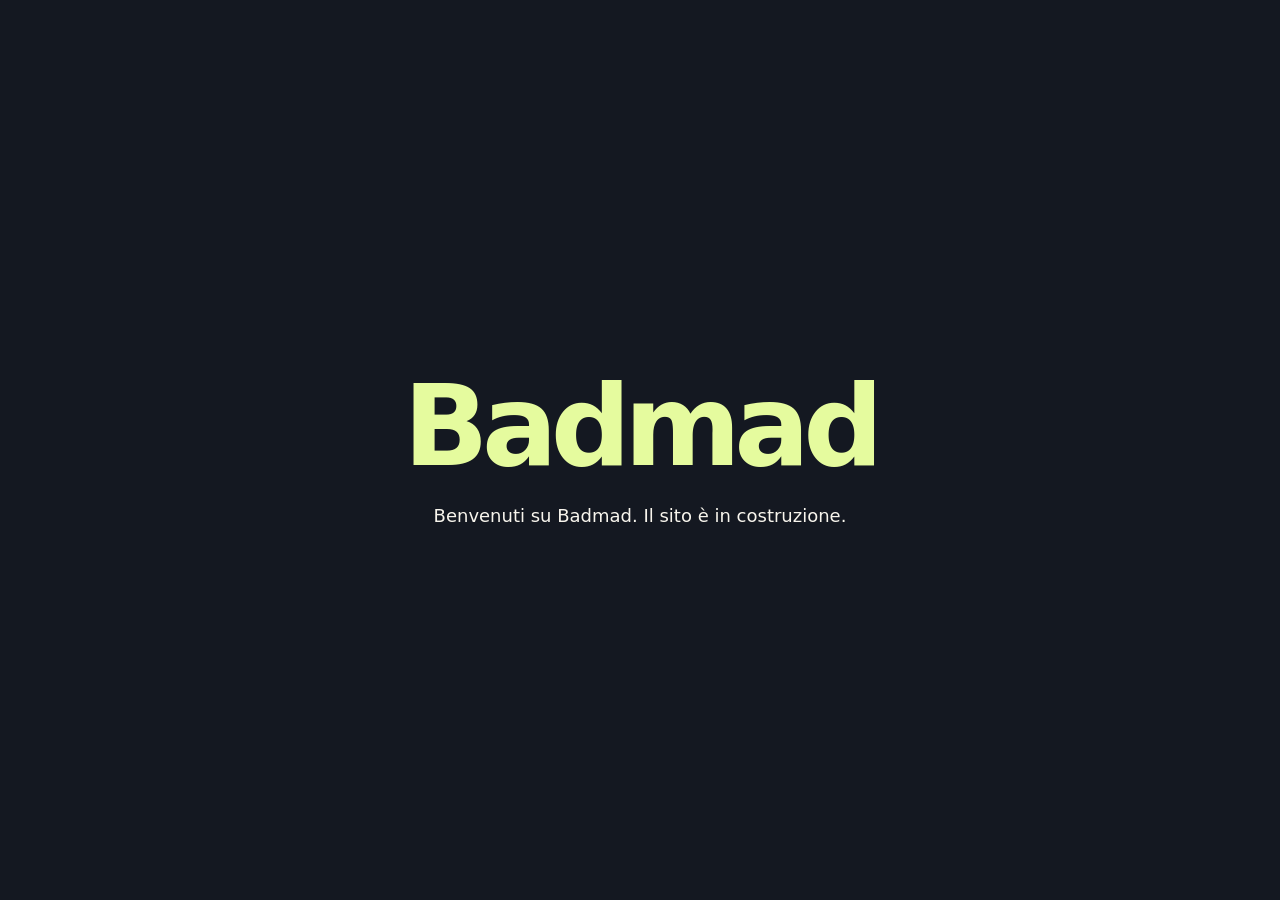
==== index.html @ 860ba1ed "Add files via upload" ====
<!doctype html>
<html lang="it">
  <head>
    <meta charset="utf-8">
    <meta name="viewport" content="width=device-width, initial-scale=1">
    <meta name="description" content="Il sito di Badmad.">
    <title>Badmad</title>
    <link rel="stylesheet" href="./styles.css">
  </head>
  <body>
    <main>
      <h1>Badmad</h1>
      <p>Benvenuti su Badmad. Il sito è in costruzione.</p>
    </main>
  </body>
</html>
---- styles.css ----
:root {
  color-scheme: dark;
  font-family: system-ui, sans-serif;
  background: #141821;
  color: #f8f5ed;
}

body {
  display: grid;
  min-height: 100vh;
  margin: 0;
  place-items: center;
}

main {
  box-sizing: border-box;
  width: min(100%, 48rem);
  padding: 2rem;
  text-align: center;
}

h1 {
  margin: 0;
  color: #e5fb9e;
  font-size: clamp(3rem, 12vw, 7rem);
  letter-spacing: -0.06em;
  line-height: 1;
}

p {
  margin: 1.25rem 0 0;
  font-size: 1.125rem;
  line-height: 1.6;
}
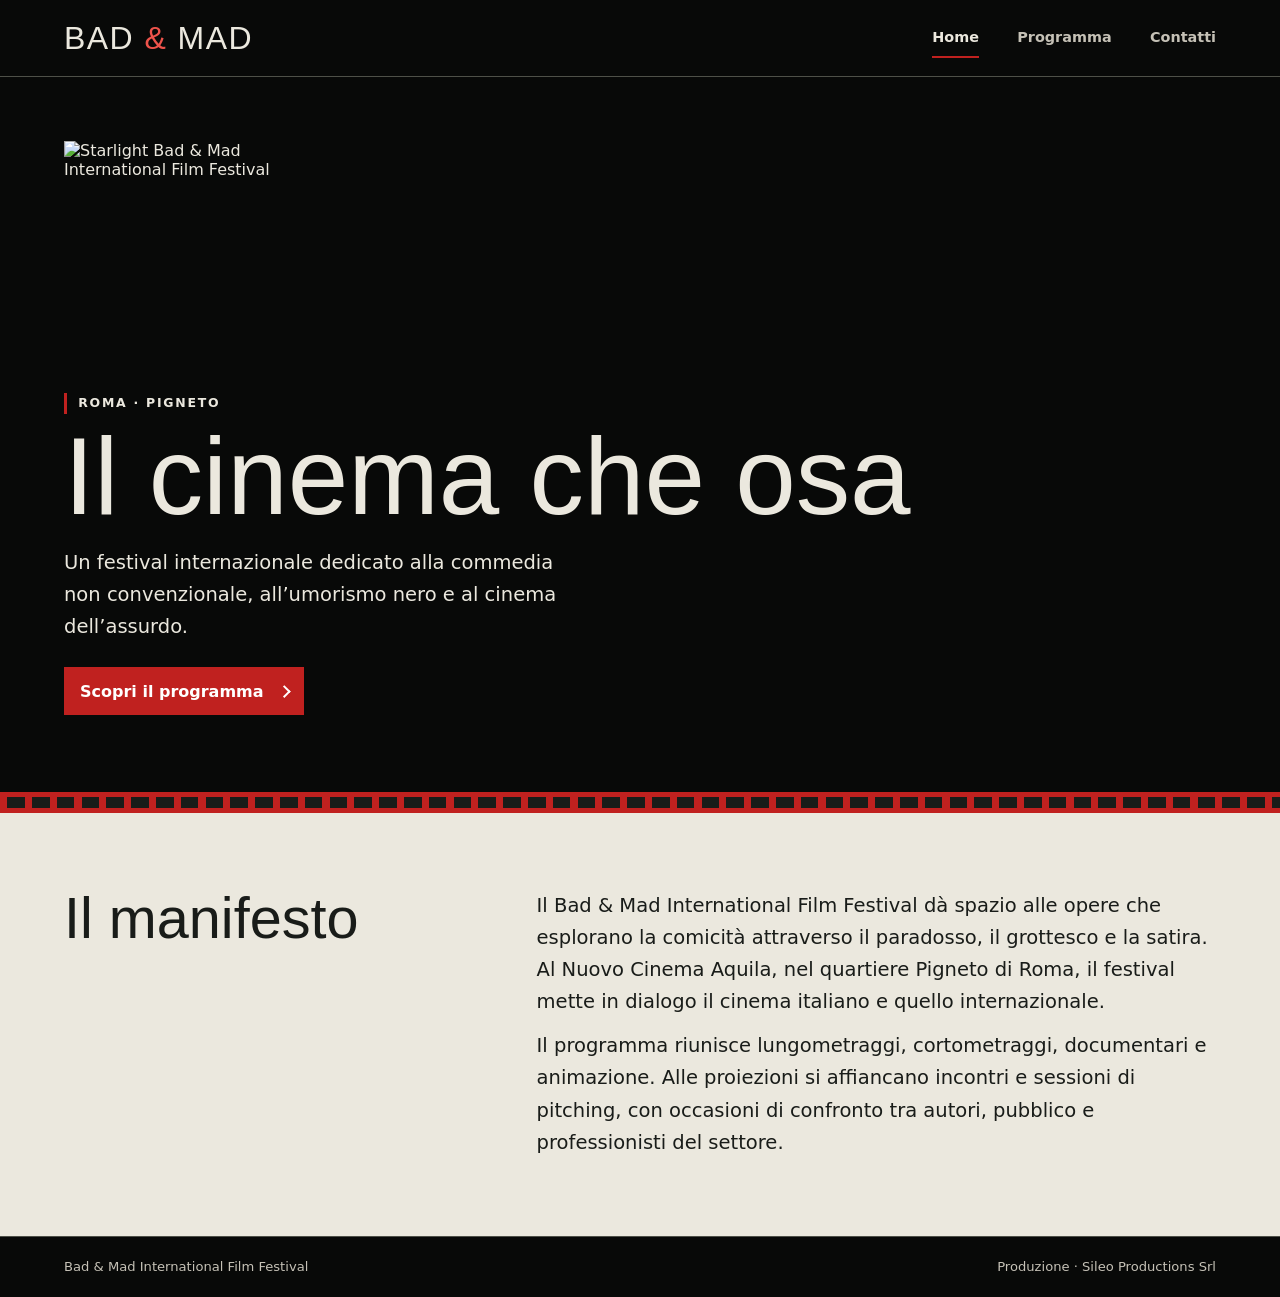
==== commit e4e41892: "Add files via upload" ====
--- a/index.html
+++ b/index.html
@@ -3,14 +3,49 @@
   <head>
     <meta charset="utf-8">
     <meta name="viewport" content="width=device-width, initial-scale=1">
-    <meta name="description" content="Il sito di Badmad.">
-    <title>Badmad</title>
+    <meta name="description" content="Bad &amp; Mad International Film Festival, il festival della commedia non convenzionale, dell’umorismo nero e del cinema dell’assurdo al Nuovo Cinema Aquila, Roma.">
+    <title>Bad &amp; Mad International Film Festival</title>
     <link rel="stylesheet" href="./styles.css">
   </head>
   <body>
-    <main>
-      <h1>Badmad</h1>
-      <p>Benvenuti su Badmad. Il sito è in costruzione.</p>
+    <a class="skip-link" href="#contenuto">Vai al contenuto</a>
+    <header class="site-header">
+      <div class="header-inner wrap">
+        <a class="wordmark" href="./index.html" aria-label="Bad &amp; Mad International Film Festival, home">BAD <span>&amp;</span> MAD</a>
+        <nav aria-label="Navigazione principale">
+          <a href="./index.html" aria-current="page">Home</a>
+          <a href="./programma.html">Programma</a>
+          <a href="./contatti.html">Contatti</a>
+        </nav>
+      </div>
+    </header>
+    <main id="contenuto">
+      <section class="hero" aria-labelledby="hero-title">
+        <div class="hero-image" aria-hidden="true"></div>
+        <div class="hero-inner wrap">
+          <img class="festival-logo" src="./assets/logo-bad-mad.webp" width="560" height="560" alt="Starlight Bad &amp; Mad International Film Festival">
+          <p class="location">Roma · Pigneto</p>
+          <h1 id="hero-title">Il cinema che osa</h1>
+          <p class="hero-summary">Un festival internazionale dedicato alla commedia non convenzionale, all’umorismo nero e al cinema dell’assurdo.</p>
+          <a class="action" href="./programma.html">Scopri il programma</a>
+        </div>
+      </section>
+      <div class="film-edge" aria-hidden="true"></div>
+      <section class="manifesto" aria-labelledby="manifesto-title">
+        <div class="manifesto-inner wrap">
+          <h2 id="manifesto-title">Il manifesto</h2>
+          <div>
+            <p>Il Bad &amp; Mad International Film Festival dà spazio alle opere che esplorano la comicità attraverso il paradosso, il grottesco e la satira. Al Nuovo Cinema Aquila, nel quartiere Pigneto di Roma, il festival mette in dialogo il cinema italiano e quello internazionale.</p>
+            <p>Il programma riunisce lungometraggi, cortometraggi, documentari e animazione. Alle proiezioni si affiancano incontri e sessioni di pitching, con occasioni di confronto tra autori, pubblico e professionisti del settore.</p>
+          </div>
+        </div>
+      </section>
     </main>
+    <footer class="site-footer">
+      <div class="footer-inner wrap">
+        <span>Bad &amp; Mad International Film Festival</span>
+        <span>Produzione · Sileo Productions Srl</span>
+      </div>
+    </footer>
   </body>
 </html>
--- a/styles.css
+++ b/styles.css
@@ -1,34 +1,344 @@
+@font-face {
+  font-family: "Bebas Neue";
+  src: url("./assets/bebas-neue.ttf") format("truetype");
+  font-weight: 400;
+  font-display: swap;
+}
+
 :root {
   color-scheme: dark;
   font-family: system-ui, sans-serif;
-  background: #141821;
-  color: #f8f5ed;
-}
+  --display: "Bebas Neue", "Arial Narrow", sans-serif;
+  --ink: #191c19;
+  --black: #080908;
+  --red: #c0211f;
+  --ivory: #ebe8de;
+  --muted: #c5c1b6;
+  --line: #4e5048;
+  --gutter: clamp(1.25rem, 5vw, 4.5rem);
+  background: var(--ink);
+  color: var(--ivory);
+}
+
+* { box-sizing: border-box; }
 
 body {
+  display: flex;
+  flex-direction: column;
+  min-height: 100svh;
+  margin: 0;
+}
+
+main { flex: 1; }
+
+a { color: inherit; }
+
+a:focus-visible {
+  outline: 2px solid currentColor;
+  outline-offset: 5px;
+}
+
+img {
+  display: block;
+  max-width: 100%;
+  height: auto;
+}
+
+.wrap {
+  width: min(100% - 2 * var(--gutter), 74rem);
+  margin-inline: auto;
+}
+
+.skip-link {
+  position: absolute;
+  z-index: 2;
+  top: 0.5rem;
+  left: 0.5rem;
+  transform: translateY(-150%);
+  padding: 0.5rem 0.75rem;
+  background: var(--ivory);
+  color: var(--ink);
+}
+
+.skip-link:focus { transform: translateY(0); }
+
+.site-header {
+  background: var(--black);
+  border-bottom: 1px solid var(--line);
+}
+
+.header-inner,
+.footer-inner {
+  display: flex;
+  flex-wrap: wrap;
+  align-items: center;
+  justify-content: space-between;
+}
+
+.header-inner {
+  gap: 0.4rem 2rem;
+  min-height: 4.75rem;
+  padding-block: 0.75rem;
+}
+
+.wordmark {
+  font: 2rem / 1 var(--display);
+  letter-spacing: 0.045em;
+  text-decoration: none;
+  white-space: nowrap;
+}
+
+.wordmark span { color: #ed534b; }
+
+nav {
+  display: flex;
+  flex-wrap: wrap;
+  gap: 0.35rem clamp(0.9rem, 3vw, 2.4rem);
+}
+
+nav a {
+  min-height: 2.5rem;
+  display: inline-flex;
+  align-items: center;
+  border-bottom: 2px solid transparent;
+  color: var(--muted);
+  font-size: 0.9rem;
+  font-weight: 650;
+  text-decoration: none;
+}
+
+nav a[aria-current="page"],
+nav a:hover {
+  border-color: var(--red);
+  color: var(--ivory);
+}
+
+h1,
+h2,
+h3 {
+  margin: 0;
+  font-family: var(--display);
+  font-weight: 400;
+  line-height: 0.98;
+}
+
+h1 { font-size: clamp(3.3rem, 9vw, 8rem); }
+
+h2 { font-size: clamp(2.25rem, 4.5vw, 4.25rem); }
+
+h3 { font-size: clamp(1.7rem, 2.7vw, 2.4rem); }
+
+p { line-height: 1.65; }
+
+.hero {
+  position: relative;
+  isolation: isolate;
+  overflow: hidden;
+  background: var(--black);
+}
+
+.hero-image {
+  position: absolute;
+  z-index: -1;
+  inset: 0 0 0 34%;
+  background:
+    linear-gradient(90deg, var(--black), #08090825 60%),
+    linear-gradient(0deg, #0809089c, transparent 60%),
+    url("./assets/sul-set.webp") center 53% / cover no-repeat;
+}
+
+.hero-inner {
+  padding-block: clamp(2.25rem, 5vw, 4rem) clamp(2.75rem, 6vw, 5rem);
+}
+
+.festival-logo { width: clamp(8.5rem, 18vw, 14rem); }
+
+.location {
+  width: fit-content;
+  margin: 1.75rem 0 0.65rem;
+  padding-left: 0.7rem;
+  border-left: 3px solid var(--red);
+  font-size: 0.78rem;
+  font-weight: 750;
+  letter-spacing: 0.14em;
+  text-transform: uppercase;
+}
+
+.hero h1 {
+  font-size: clamp(3.5rem, 8.5vw, 7.5rem);
+  text-wrap: balance;
+}
+
+.hero-summary {
+  max-width: 42ch;
+  margin: 1rem 0 0;
+  color: var(--ivory);
+  font-size: clamp(1rem, 2vw, 1.22rem);
+}
+
+.action {
+  display: inline-flex;
+  align-items: center;
+  gap: 1rem;
+  min-height: 3rem;
+  margin-top: 1.5rem;
+  padding: 0.65rem 1rem;
+  background: var(--red);
+  color: #fff;
+  font-weight: 750;
+  text-decoration: none;
+}
+
+.action:hover { background: #a41c19; }
+
+.action::after {
+  width: 0.42rem;
+  height: 0.42rem;
+  transform: rotate(45deg);
+  border: solid currentColor;
+  border-width: 2px 2px 0 0;
+  content: "";
+}
+
+.film-edge {
+  height: 1.3rem;
+  background:
+    repeating-linear-gradient(90deg, var(--red) 0 0.45rem, transparent 0.45rem 1.55rem) left top / 100% 100%,
+    linear-gradient(var(--red) 0 0.32rem, var(--ink) 0.32rem 0.98rem, var(--red) 0.98rem);
+}
+
+.manifesto {
+  background: var(--ivory);
+  color: var(--ink);
+}
+
+.manifesto-inner {
   display: grid;
-  min-height: 100vh;
+  grid-template-columns: minmax(0, 1fr) minmax(0, 1.6fr);
+  gap: 1.25rem 3rem;
+  padding-block: clamp(2.5rem, 6vw, 5rem);
+}
+
+.manifesto p {
+  max-width: 57ch;
   margin: 0;
-  place-items: center;
-}
-
-main {
-  box-sizing: border-box;
-  width: min(100%, 48rem);
-  padding: 2rem;
-  text-align: center;
-}
-
-h1 {
-  margin: 0;
-  color: #e5fb9e;
-  font-size: clamp(3rem, 12vw, 7rem);
-  letter-spacing: -0.06em;
-  line-height: 1;
-}
-
-p {
-  margin: 1.25rem 0 0;
-  font-size: 1.125rem;
+  font-size: clamp(1rem, 1.8vw, 1.22rem);
+}
+
+.manifesto p + p { margin-top: 0.75rem; }
+
+.page-intro {
+  padding-block: clamp(2.75rem, 7vw, 5.5rem);
+}
+
+.page-intro p {
+  max-width: 60ch;
+  margin: 1rem 0 0;
+  color: var(--muted);
+  font-size: 1.12rem;
+}
+
+.page-content {
+  padding-block: clamp(2.5rem, 6vw, 5rem);
+}
+
+.page-content > section + section {
+  margin-top: clamp(3rem, 7vw, 5.5rem);
+}
+
+.schedule { margin: 1.5rem 0 0; }
+
+.schedule > div {
+  display: grid;
+  grid-template-columns: minmax(9rem, 1fr) 3fr;
+  gap: 0.25rem 1rem;
+  align-items: baseline;
+  padding: 0.9rem 0;
+  border-top: 1px solid var(--line);
+}
+
+.schedule > div:last-child { border-bottom: 1px solid var(--line); }
+
+.schedule dt {
+  font: 1.6rem / 1 var(--display);
+  letter-spacing: 0.04em;
+  white-space: nowrap;
+}
+
+.schedule dd { margin: 0; }
+
+.schedule dd span {
+  display: block;
+  margin-top: 0.15rem;
+  color: var(--muted);
+}
+
+.competition {
+  display: grid;
+  grid-template-columns: repeat(2, minmax(0, 1fr));
+  gap: 1rem 2rem;
+  margin-top: 1.5rem;
+}
+
+.competition article {
+  border-top: 3px solid var(--red);
+  padding-block: 0.8rem;
+}
+
+.competition p,
+.venue p {
+  margin: 0.5rem 0 0;
+  color: var(--muted);
+}
+
+.venue {
+  display: grid;
+  grid-template-columns: minmax(0, 1fr) minmax(0, 1fr);
+  align-items: start;
+  gap: 2rem 4rem;
+}
+
+.venue address {
+  margin-top: 0.85rem;
+  font-style: normal;
   line-height: 1.6;
 }
+
+.venue h3 { margin-top: 2rem; }
+
+.venue-photo {
+  width: 100%;
+  aspect-ratio: 5 / 4;
+  object-fit: cover;
+  object-position: center 55%;
+}
+
+.site-footer {
+  border-top: 1px solid var(--line);
+  background: var(--black);
+}
+
+.footer-inner {
+  gap: 0.65rem 2rem;
+  padding-block: 1.4rem;
+  color: var(--muted);
+  font-size: 0.82rem;
+}
+
+@media (max-width: 42rem) {
+  .hero-image {
+    inset-inline-start: 0;
+    background:
+      linear-gradient(90deg, #080908 3%, #08090875 80%),
+      linear-gradient(0deg, #080908ad, transparent 60%),
+      url("./assets/sul-set.webp") center 53% / cover no-repeat;
+  }
+
+  .manifesto-inner,
+  .competition,
+  .venue { grid-template-columns: 1fr; }
+}
+
+@media (max-width: 26rem) {
+  .schedule > div { grid-template-columns: 1fr; }
+}
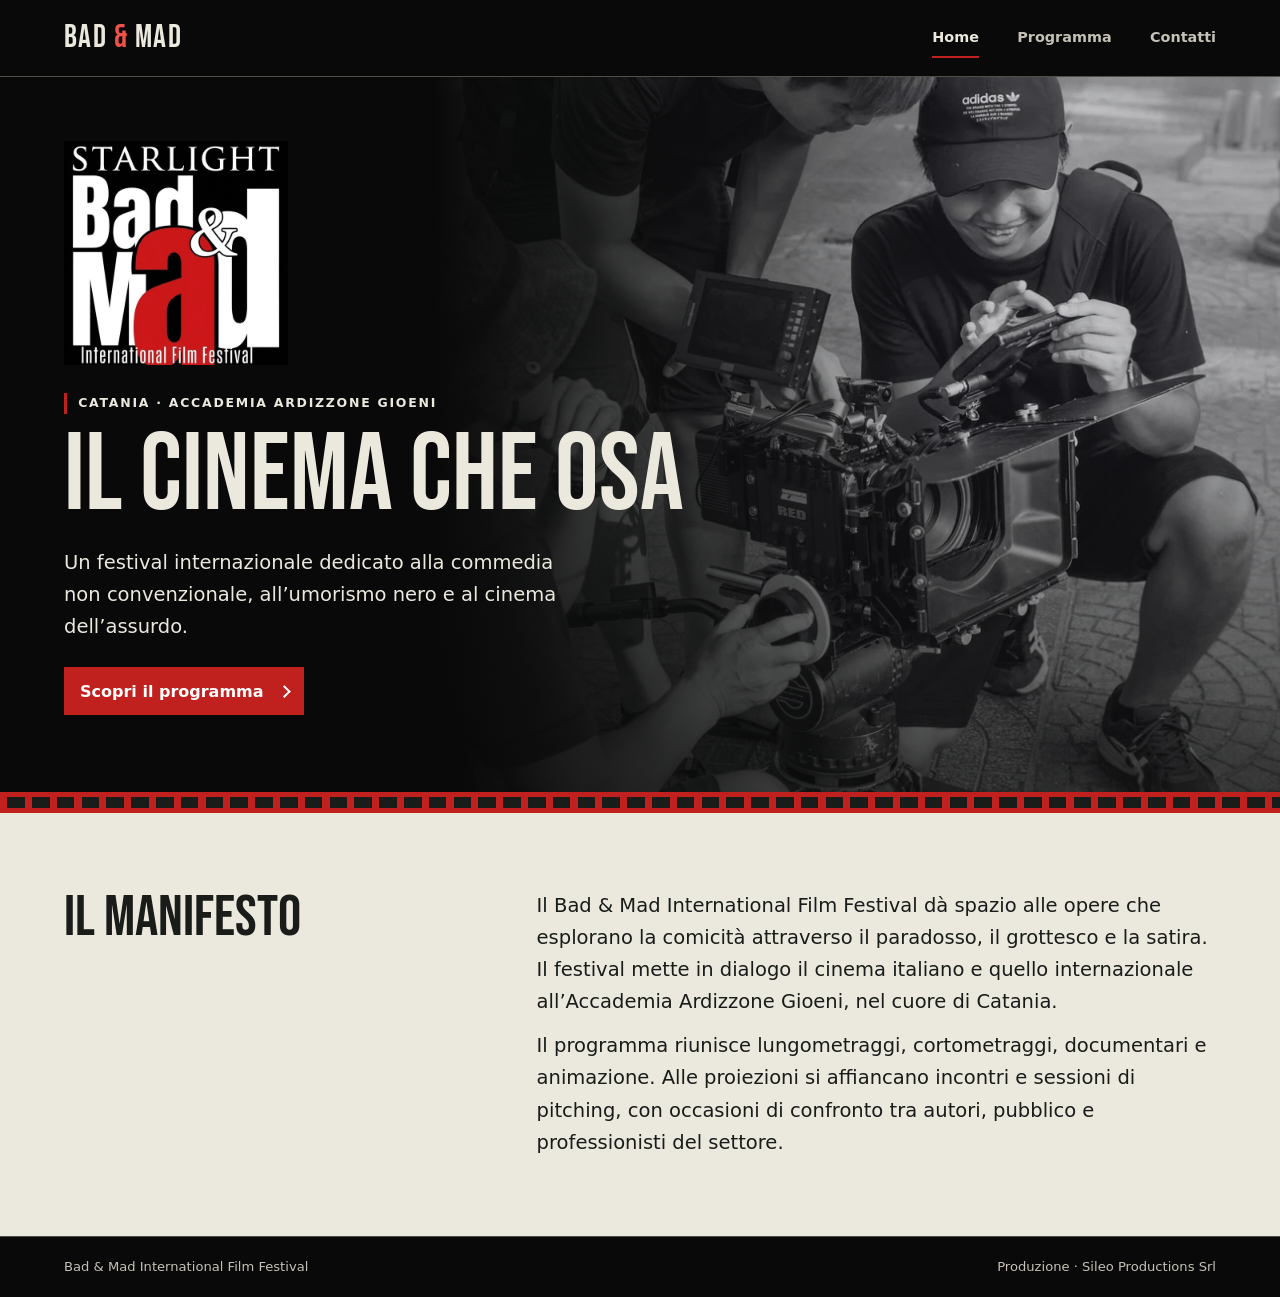
==== commit c3886ef5: "Aggiorna la sede del festival a Catania" ====
--- a/index.html
+++ b/index.html
@@ -3,9 +3,9 @@
   <head>
     <meta charset="utf-8">
     <meta name="viewport" content="width=device-width, initial-scale=1">
-    <meta name="description" content="Bad &amp; Mad International Film Festival, il festival della commedia non convenzionale, dell’umorismo nero e del cinema dell’assurdo al Nuovo Cinema Aquila, Roma.">
+    <meta name="description" content="Bad &amp; Mad International Film Festival, il festival della commedia non convenzionale, dell’umorismo nero e del cinema dell’assurdo all’Accademia Ardizzone Gioeni, Catania.">
     <title>Bad &amp; Mad International Film Festival</title>
-    <link rel="stylesheet" href="./styles.css">
+    <link rel="stylesheet" href="./festival.css">
   </head>
   <body>
     <a class="skip-link" href="#contenuto">Vai al contenuto</a>
@@ -24,7 +24,7 @@
         <div class="hero-image" aria-hidden="true"></div>
         <div class="hero-inner wrap">
           <img class="festival-logo" src="./assets/logo-bad-mad.webp" width="560" height="560" alt="Starlight Bad &amp; Mad International Film Festival">
-          <p class="location">Roma · Pigneto</p>
+          <p class="location">Catania · Accademia Ardizzone Gioeni</p>
           <h1 id="hero-title">Il cinema che osa</h1>
           <p class="hero-summary">Un festival internazionale dedicato alla commedia non convenzionale, all’umorismo nero e al cinema dell’assurdo.</p>
           <a class="action" href="./programma.html">Scopri il programma</a>
@@ -35,7 +35,7 @@
         <div class="manifesto-inner wrap">
           <h2 id="manifesto-title">Il manifesto</h2>
           <div>
-            <p>Il Bad &amp; Mad International Film Festival dà spazio alle opere che esplorano la comicità attraverso il paradosso, il grottesco e la satira. Al Nuovo Cinema Aquila, nel quartiere Pigneto di Roma, il festival mette in dialogo il cinema italiano e quello internazionale.</p>
+            <p>Il Bad &amp; Mad International Film Festival dà spazio alle opere che esplorano la comicità attraverso il paradosso, il grottesco e la satira. Il festival mette in dialogo il cinema italiano e quello internazionale all’Accademia Ardizzone Gioeni, nel cuore di Catania.</p>
             <p>Il programma riunisce lungometraggi, cortometraggi, documentari e animazione. Alle proiezioni si affiancano incontri e sessioni di pitching, con occasioni di confronto tra autori, pubblico e professionisti del settore.</p>
           </div>
         </div>
--- a/festival.css
+++ b/festival.css
@@ -0,0 +1,345 @@
+@font-face {
+  font-family: "Bebas Neue";
+  src: url("./assets/bebas-neue.ttf") format("truetype");
+  font-weight: 400;
+  font-display: swap;
+}
+
+:root {
+  color-scheme: dark;
+  font-family: system-ui, sans-serif;
+  --display: "Bebas Neue", "Arial Narrow", sans-serif;
+  --ink: #191c19;
+  --black: #080908;
+  --red: #c0211f;
+  --ivory: #ebe8de;
+  --muted: #c5c1b6;
+  --line: #4e5048;
+  --gutter: clamp(1.25rem, 5vw, 4.5rem);
+  background: var(--ink);
+  color: var(--ivory);
+}
+
+* { box-sizing: border-box; }
+
+body {
+  display: flex;
+  flex-direction: column;
+  min-height: 100svh;
+  margin: 0;
+}
+
+main { flex: 1; }
+
+a { color: inherit; }
+
+a:focus-visible {
+  outline: 2px solid currentColor;
+  outline-offset: 5px;
+}
+
+img {
+  display: block;
+  max-width: 100%;
+  height: auto;
+}
+
+.wrap {
+  width: min(100% - 2 * var(--gutter), 74rem);
+  margin-inline: auto;
+}
+
+.skip-link {
+  position: absolute;
+  z-index: 2;
+  top: 0.5rem;
+  left: 0.5rem;
+  transform: translateY(-150%);
+  padding: 0.5rem 0.75rem;
+  background: var(--ivory);
+  color: var(--ink);
+}
+
+.skip-link:focus { transform: translateY(0); }
+
+.site-header {
+  background: var(--black);
+  border-bottom: 1px solid var(--line);
+}
+
+.header-inner,
+.footer-inner {
+  display: flex;
+  flex-wrap: wrap;
+  align-items: center;
+  justify-content: space-between;
+}
+
+.header-inner {
+  gap: 0.4rem 2rem;
+  min-height: 4.75rem;
+  padding-block: 0.75rem;
+}
+
+.wordmark {
+  font: 2rem / 1 var(--display);
+  letter-spacing: 0.045em;
+  text-decoration: none;
+  white-space: nowrap;
+}
+
+.wordmark span { color: #ed534b; }
+
+nav {
+  display: flex;
+  flex-wrap: wrap;
+  gap: 0.35rem clamp(0.9rem, 3vw, 2.4rem);
+}
+
+nav a {
+  min-height: 2.5rem;
+  display: inline-flex;
+  align-items: center;
+  border-bottom: 2px solid transparent;
+  color: var(--muted);
+  font-size: 0.9rem;
+  font-weight: 650;
+  text-decoration: none;
+}
+
+nav a[aria-current="page"],
+nav a:hover {
+  border-color: var(--red);
+  color: var(--ivory);
+}
+
+h1,
+h2,
+h3 {
+  margin: 0;
+  font-family: var(--display);
+  font-weight: 400;
+  line-height: 0.98;
+}
+
+h1 { font-size: clamp(3.3rem, 9vw, 8rem); }
+
+h2 { font-size: clamp(2.25rem, 4.5vw, 4.25rem); }
+
+h3 { font-size: clamp(1.7rem, 2.7vw, 2.4rem); }
+
+p { line-height: 1.65; }
+
+.hero {
+  position: relative;
+  isolation: isolate;
+  overflow: hidden;
+  background: var(--black);
+}
+
+.hero-image {
+  position: absolute;
+  z-index: -1;
+  inset: 0 0 0 34%;
+  background:
+    linear-gradient(90deg, var(--black), #08090825 60%),
+    linear-gradient(0deg, #0809089c, transparent 60%),
+    url("./assets/sul-set.webp") center 53% / cover no-repeat;
+}
+
+.hero-inner {
+  padding-block: clamp(2.25rem, 5vw, 4rem) clamp(2.75rem, 6vw, 5rem);
+}
+
+.festival-logo { width: clamp(8.5rem, 18vw, 14rem); }
+
+.location {
+  width: fit-content;
+  margin: 1.75rem 0 0.65rem;
+  padding-left: 0.7rem;
+  border-left: 3px solid var(--red);
+  font-size: 0.78rem;
+  font-weight: 750;
+  letter-spacing: 0.14em;
+  text-transform: uppercase;
+}
+
+.hero h1 {
+  font-size: clamp(3.5rem, 8.5vw, 7.5rem);
+  text-wrap: balance;
+}
+
+.hero-summary {
+  max-width: 42ch;
+  margin: 1rem 0 0;
+  color: var(--ivory);
+  font-size: clamp(1rem, 2vw, 1.22rem);
+}
+
+.action {
+  display: inline-flex;
+  align-items: center;
+  gap: 1rem;
+  min-height: 3rem;
+  margin-top: 1.5rem;
+  padding: 0.65rem 1rem;
+  background: var(--red);
+  color: #fff;
+  font-weight: 750;
+  text-decoration: none;
+}
+
+.action:hover { background: #a41c19; }
+
+.action::after {
+  width: 0.42rem;
+  height: 0.42rem;
+  transform: rotate(45deg);
+  border: solid currentColor;
+  border-width: 2px 2px 0 0;
+  content: "";
+}
+
+.film-edge {
+  height: 1.3rem;
+  background:
+    repeating-linear-gradient(90deg, var(--red) 0 0.45rem, transparent 0.45rem 1.55rem) left top / 100% 100%,
+    linear-gradient(var(--red) 0 0.32rem, var(--ink) 0.32rem 0.98rem, var(--red) 0.98rem);
+}
+
+.manifesto {
+  background: var(--ivory);
+  color: var(--ink);
+}
+
+.manifesto-inner {
+  display: grid;
+  grid-template-columns: minmax(0, 1fr) minmax(0, 1.6fr);
+  gap: 1.25rem 3rem;
+  padding-block: clamp(2.5rem, 6vw, 5rem);
+}
+
+.manifesto p {
+  max-width: 57ch;
+  margin: 0;
+  font-size: clamp(1rem, 1.8vw, 1.22rem);
+}
+
+.manifesto p + p { margin-top: 0.75rem; }
+
+.page-intro {
+  padding-block: clamp(2.75rem, 7vw, 5.5rem);
+}
+
+.page-intro p {
+  max-width: 60ch;
+  margin: 1rem 0 0;
+  color: var(--muted);
+  font-size: 1.12rem;
+}
+
+.page-content {
+  padding-block: clamp(2.5rem, 6vw, 5rem);
+}
+
+.page-content:not(.venue) > section + section {
+  margin-top: clamp(3rem, 7vw, 5.5rem);
+}
+
+.schedule { margin: 1.5rem 0 0; }
+
+.schedule > div {
+  display: grid;
+  grid-template-columns: minmax(9rem, 1fr) 3fr;
+  gap: 0.25rem 1rem;
+  align-items: baseline;
+  padding: 0.9rem 0;
+  border-top: 1px solid var(--line);
+}
+
+.schedule > div:last-child { border-bottom: 1px solid var(--line); }
+
+.schedule dt {
+  font: 1.6rem / 1 var(--display);
+  letter-spacing: 0.04em;
+  white-space: nowrap;
+}
+
+.schedule dd { margin: 0; }
+
+.schedule dd span {
+  display: block;
+  margin-top: 0.15rem;
+  color: var(--muted);
+}
+
+.competition {
+  display: grid;
+  grid-template-columns: repeat(2, minmax(0, 1fr));
+  gap: 1rem 2rem;
+  margin-top: 1.5rem;
+}
+
+.competition article {
+  border-top: 3px solid var(--red);
+  padding-block: 0.8rem;
+}
+
+.competition p,
+.venue p {
+  margin: 0.5rem 0 0;
+  color: var(--muted);
+}
+
+.venue {
+  display: grid;
+  grid-template-columns: minmax(0, 1fr) minmax(0, 1fr);
+  align-items: start;
+  gap: 2rem 4rem;
+}
+
+.venue address {
+  margin-top: 0.85rem;
+  font-style: normal;
+  line-height: 1.6;
+}
+
+.venue h3 { margin-top: 2rem; }
+
+.venue-spaces article {
+  margin-top: 1.25rem;
+  padding-top: 1.25rem;
+  border-top: 1px solid var(--line);
+}
+
+.venue-spaces h3 { margin-top: 0; }
+
+.site-footer {
+  border-top: 1px solid var(--line);
+  background: var(--black);
+}
+
+.footer-inner {
+  gap: 0.65rem 2rem;
+  padding-block: 1.4rem;
+  color: var(--muted);
+  font-size: 0.82rem;
+}
+
+@media (max-width: 42rem) {
+  .hero-image {
+    inset-inline-start: 0;
+    background:
+      linear-gradient(90deg, #080908 3%, #08090875 80%),
+      linear-gradient(0deg, #080908ad, transparent 60%),
+      url("./assets/sul-set.webp") center 53% / cover no-repeat;
+  }
+
+  .manifesto-inner,
+  .competition,
+  .venue { grid-template-columns: 1fr; }
+}
+
+@media (max-width: 26rem) {
+  .schedule > div { grid-template-columns: 1fr; }
+}
